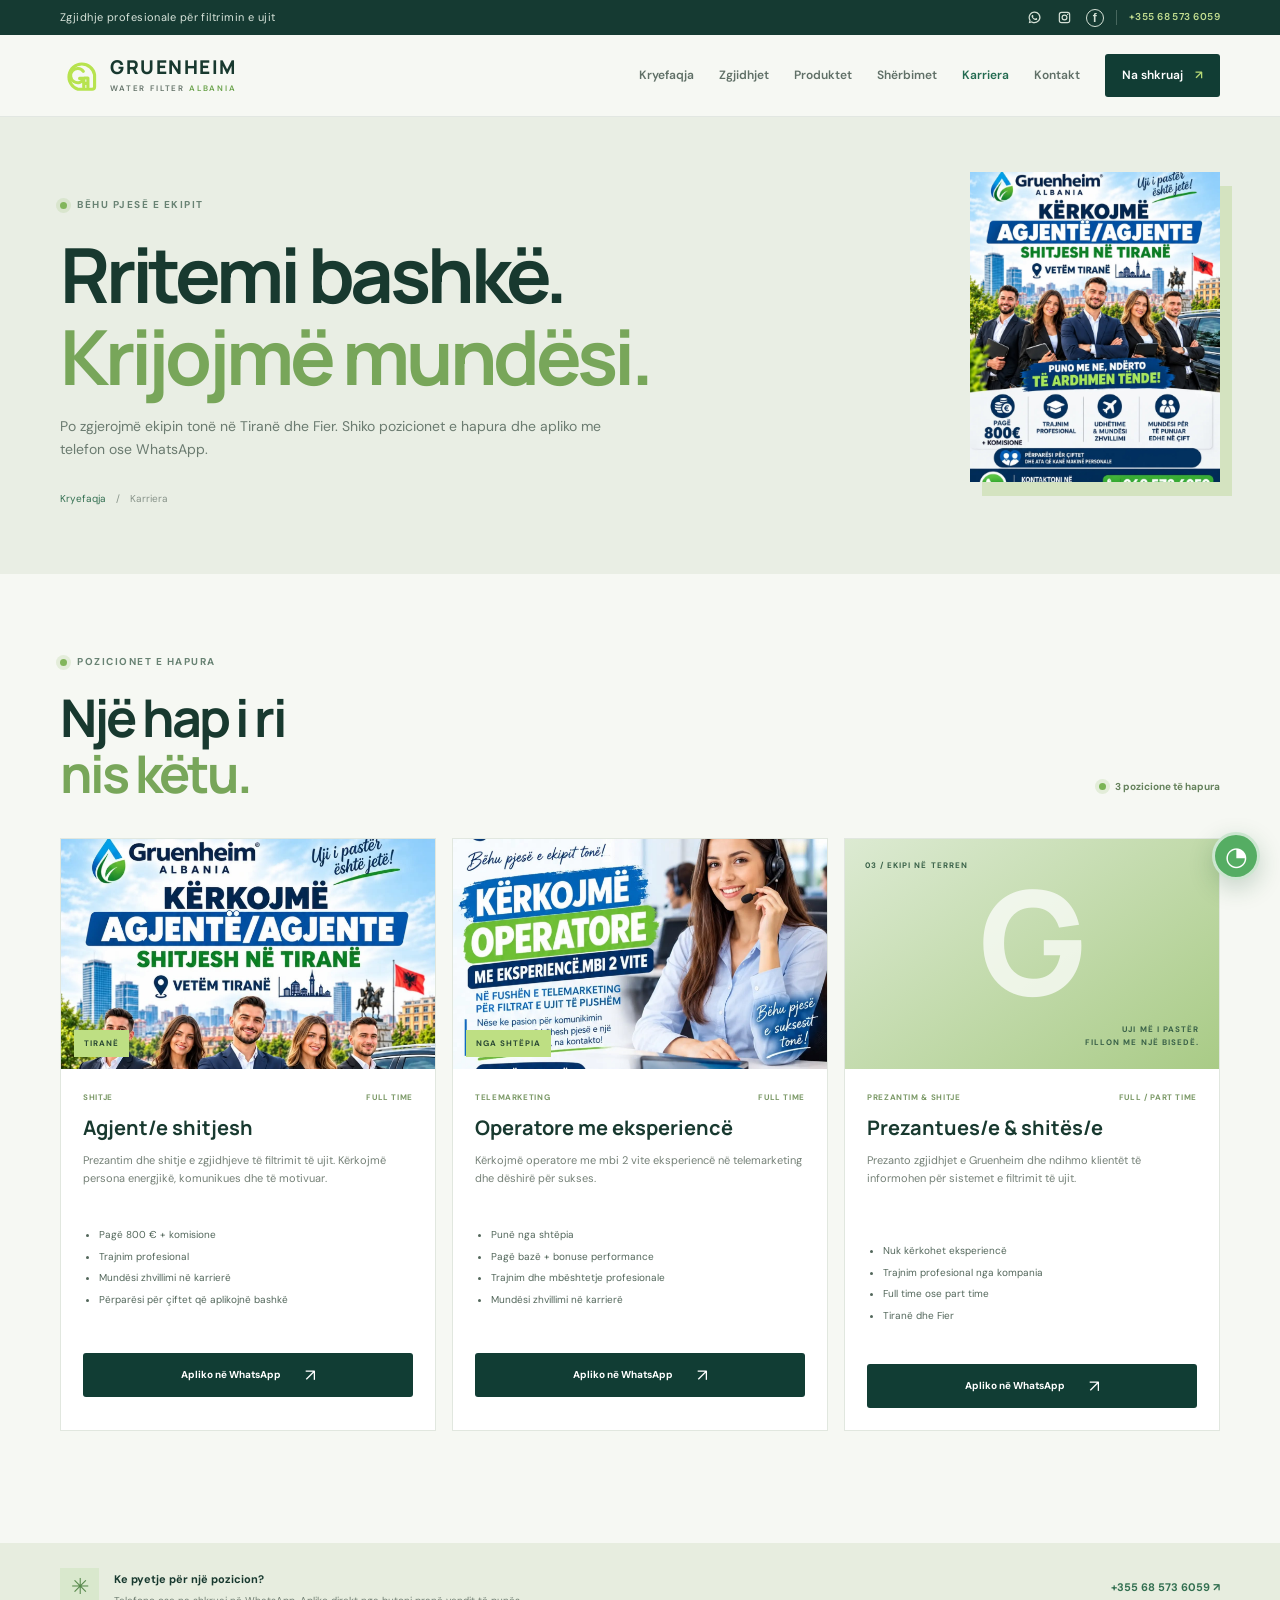
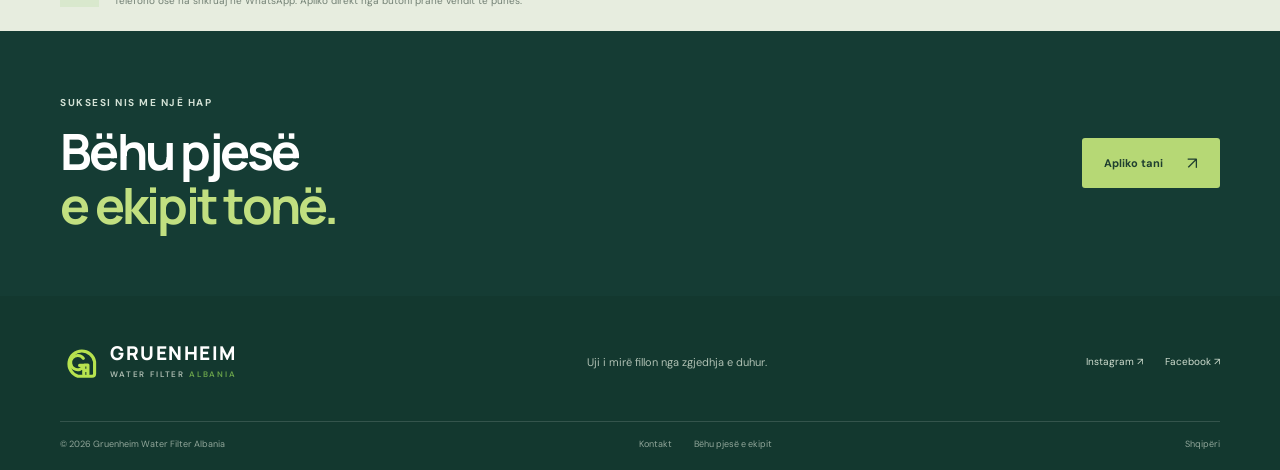
==== karriera.html @ c5ef0dbb "first commit" ====
<!doctype html><html lang="sq"><head><meta charset="utf-8"><meta name="viewport" content="width=device-width,initial-scale=1"><meta name="theme-color" content="#f6f8f3"><meta name="description" content="Bëhu pjesë e ekipit Gruenheim Albania. Shiko pozicionet e hapura dhe apliko me telefon ose WhatsApp."><title>Karriera | Gruenheim Albania</title><link rel="icon" href="assets/icon.svg" type="image/svg+xml"><link rel="preconnect" href="https://fonts.googleapis.com"><link rel="preconnect" href="https://fonts.gstatic.com" crossorigin><link href="https://fonts.googleapis.com/css2?family=DM+Sans:wght@400;500;600;700&family=Manrope:wght@400;500;600;700;800&display=swap" rel="stylesheet"><link rel="stylesheet" href="style.css"><script src="script.js" defer></script></head><body data-page="careers"><div id="site-header"></div><main>
<section class="page-hero jobs-hero"><div class="container page-hero-inner"><p class="eyebrow"><span class="eyebrow-dot"></span>Bëhu pjesë e ekipit</p><h1>Rritemi bashkë.<br><em>Krijojmë mundësi.</em></h1><p>Po zgjerojmë ekipin tonë në Tiranë dhe Fier. Shiko pozicionet e hapura dhe apliko me telefon ose WhatsApp.</p><div class="breadcrumb"><a href="index.html">Kryefaqja</a><span>/</span><span>Karriera</span></div></div><div class="jobs-hero-art"><img src="assets/pune-shitje.jpg" alt="Njoftim për pozicionet e shitjeve në Gruenheim Albania"></div></section>
<!-- Vendet vakante janë aktive. Kur të mos ketë vende pune, komento të gjithë seksionin #open-roles dhe hiq komentet nga #no-roles më poshtë. Kur të rikthehen pozicionet, bëje anasjelltas. -->
<section class="section jobs-section" id="open-roles"><div class="container"><div class="section-heading"><div><p class="eyebrow"><span class="eyebrow-dot"></span>Pozicionet e hapura</p><h2>Një hap i ri<br><em>nis këtu.</em></h2></div><span class="open-count"><i></i>3 pozicione të hapura</span></div><div class="jobs-grid">
<article class="job-card"><div class="job-card-image"><img src="assets/pune-shitje.jpg" alt="Agjentë dhe agjente shitjesh në Tiranë" loading="lazy"><span class="job-pill">TIRANË</span></div><div class="job-card-content"><div class="job-meta"><span>SHITJE</span><span>FULL TIME</span></div><h3>Agjent/e shitjesh</h3><p>Prezantim dhe shitje e zgjidhjeve të filtrimit të ujit. Kërkojmë persona energjikë, komunikues dhe të motivuar.</p><ul><li>Pagë 800 € + komisione</li><li>Trajnim profesional</li><li>Mundësi zhvillimi në karrierë</li><li>Përparësi për çiftet që aplikojnë bashkë</li></ul><a class="button dark job-apply" href="https://wa.me/355685736059?text=P%C3%ABrsh%C3%ABndetje%2C%20d%C3%ABshiroj%20t%C3%AB%20aplikoj%20p%C3%ABr%20pozicionin%20Agjent%2Fe%20Shitjesh." target="_blank" rel="noreferrer">Apliko në WhatsApp <span>↗</span></a></div></article>
<article class="job-card"><div class="job-card-image"><img src="assets/pune-telemarketing.jpg" alt="Operatore në telemarketing për filtrat e ujit" loading="lazy"><span class="job-pill">NGA SHTËPIA</span></div><div class="job-card-content"><div class="job-meta"><span>TELEMARKETING</span><span>FULL TIME</span></div><h3>Operatore me eksperiencë</h3><p>Kërkojmë operatore me mbi 2 vite eksperiencë në telemarketing dhe dëshirë për sukses.</p><ul><li>Punë nga shtëpia</li><li>Pagë bazë + bonuse performance</li><li>Trajnim dhe mbështetje profesionale</li><li>Mundësi zhvillimi në karrierë</li></ul><a class="button dark job-apply" href="https://wa.me/355685736059?text=P%C3%ABrsh%C3%ABndetje%2C%20d%C3%ABshiroj%20t%C3%AB%20aplikoj%20p%C3%ABr%20pozicionin%20Operatore%20Telemarketing." target="_blank" rel="noreferrer">Apliko në WhatsApp <span>↗</span></a></div></article>
<article class="job-card job-card-text"><div class="job-text-art"><span class="job-art-index">03 / EKIPI NË TERREN</span><div class="job-art-drop">G</div><span class="job-art-caption">UJI MË I PASTËR<br>FILLON ME NJË BISEDË.</span></div><div class="job-card-content"><div class="job-meta"><span>PREZANTIM & SHITJE</span><span>FULL / PART TIME</span></div><h3>Prezantues/e & shitës/e</h3><p>Prezanto zgjidhjet e Gruenheim dhe ndihmo klientët të informohen për sistemet e filtrimit të ujit.</p><ul><li>Nuk kërkohet eksperiencë</li><li>Trajnim profesional nga kompania</li><li>Full time ose part time</li><li>Tiranë dhe Fier</li></ul><a class="button dark job-apply" href="https://wa.me/355685736059?text=P%C3%ABrsh%C3%ABndetje%2C%20d%C3%ABshiroj%20t%C3%AB%20aplikoj%20p%C3%ABr%20pozicionin%20Prezantues%20dhe%20Shit%C3%ABs." target="_blank" rel="noreferrer">Apliko në WhatsApp <span>↗</span></a></div></article>
</div></div></section>
<!-- <section class="section no-jobs-section" id="no-roles"><div class="container no-jobs-card"><span class="no-jobs-icon">✳</span><p class="eyebrow">Karriera në Gruenheim</p><h2>Aktualisht nuk ka<br><em>vende të lira pune.</em></h2><p>Faleminderit për interesin! Na ndiq në rrjetet sociale ose kontrollo sërish më vonë për mundësi të reja.</p><a class="button dark" href="https://www.instagram.com/gruenheim_water_filter_albania/" target="_blank" rel="noreferrer">Na ndiq në Instagram <span>↗</span></a></div></section> -->
<section class="jobs-note"><div class="container jobs-note-inner"><span class="note-star">✳</span><div><b>Ke pyetje për një pozicion?</b><p>Telefono ose na shkruaj në WhatsApp. Apliko direkt nga butoni pranë vendit të punës.</p></div><a href="tel:+355685736059">+355 68 573 6059 <span>↗</span></a></div></section><section class="bottom-cta"><div class="container bottom-cta-inner"><div><p class="eyebrow light">Suksesi nis me një hap</p><h2>Bëhu pjesë<br><em>e ekipit tonë.</em></h2></div><a class="button lime" href="https://wa.me/355685736059" target="_blank" rel="noreferrer">Apliko tani <span>↗</span></a></div></section></main><div id="site-footer"></div><a class="whatsapp-float" href="https://wa.me/355685736059" target="_blank" rel="noreferrer" aria-label="Na kontakto në WhatsApp">◔</a></body></html>
---- style.css ----
:root{
  --ink:#18392f;
  --deep:#113d34;
  --blue:#2588a2;
  --lime:#b6d875;
  --leaf:#74aa53;
  --paper:#f6f8f3;
  --white:#fff;
  --muted:#6d7c73;
  --line:#dce5da;
  --gold:#efca76;
  --display:"Manrope",Arial,sans-serif;
  --body:"DM Sans",Arial,sans-serif}
*{
  box-sizing:border-box}
html{
  scroll-behavior:smooth}
body{
  margin:0;
  background:var(--paper);
  color:var(--ink);
  font:16px/1.65 var(--body);
  -webkit-font-smoothing:antialiased}
img,video{
  display:block;
  max-width:100%}
a{
  color:inherit;
  text-decoration:none}
button,input,select,textarea{
  font:inherit}
.container{
  width:min(1160px,calc(100% - 64px));
  margin-inline:auto}
.topline{
  background:#153a32;
  color:#d8e4db;
  font-size:11px;
  letter-spacing:.04em}
.topline-inner{
  height:35px;
  display:flex;
  justify-content:space-between;
  align-items:center}
.topline a{
  color:#eaf3e8}
.topline strong{
  color:#c4df91;
  font-weight:600}
.site-header{
  position:sticky;
  z-index:20;
  top:0;
  background:rgba(246,248,243,.94);
  backdrop-filter:blur(16px);
  border-bottom:1px solid rgba(24,57,47,.09)}
.nav-wrap{
  height:81px;
  display:flex;
  align-items:center;
  justify-content:space-between}
.brand{
  display:flex;
  gap:10px;
  align-items:center;
  min-width:207px}
.brand-mark{
  width:40px;
  height:43px}
.brand-copy{
  display:flex;
  flex-direction:column;
  line-height:1.1}
.brand-copy b{
  font:800 19px/1 var(--display);
  letter-spacing:.08em}
.brand-copy small{
  font:600 8px/1.5 var(--body);
  letter-spacing:.23em;
  color:#65746a;
  margin-top:5px}
.brand-copy i{
  font-style:normal;
  color:#6aa34b}
.main-nav{
  display:flex;
  align-items:center;
  gap:25px;
  font-size:12px;
  font-weight:600;
  color:#607067}
.main-nav>a:not(.nav-cta){
  transition:color .2s}
.main-nav>a:hover,.main-nav>a.active{
  color:#236b50}
.nav-cta{
  background:var(--deep);
  color:white;
  padding:12px 17px;
  border-radius:3px}
.nav-cta span{
  color:var(--lime);
  padding-left:9px}
.menu-toggle{
  display:none}
.section{
  padding:112px 0}
.eyebrow{
  display:flex;
  align-items:center;
  gap:10px;
  margin:0 0 19px;
  color:#688273;
  font-size:10px;
  font-weight:700;
  letter-spacing:.15em;
  text-transform:uppercase}
.eyebrow-dot{
  width:7px;
  height:7px;
  border-radius:50%;
  background:#82b65b;
  box-shadow:0 0 0 4px rgba(130,182,91,.16)}
.eyebrow.light{
  color:#d3e2d6}
.eyebrow.light .eyebrow-dot{
  background:#bee17e;
  box-shadow:0 0 0 4px rgba(190,225,126,.16)}
h1,h2,h3,p{
  margin-top:0}
h1,h2{
  font-family:var(--display);
  letter-spacing:-.055em;
  line-height:1.08}
h1 em,h2 em{
  color:#78a65a;
  font-style:normal}
.button{
  display:inline-flex;
  min-height:50px;
  align-items:center;
  justify-content:center;
  gap:24px;
  padding:0 21px;
  border:1px solid transparent;
  border-radius:3px;
  font-size:11px;
  font-weight:700;
  transition:transform .2s,background .2s,color .2s}
.button:hover{
  transform:translateY(-2px)}
.button span{
  font-size:17px;
  font-weight:400}
.button.lime{
  background:var(--lime);
  color:#203f30}
.button.lime:hover{
  background:#c5e687}
.button.dark{
  background:var(--deep);
  color:#fff}
.button.dark:hover{
  background:#23594a}
.button.outline-light{
  color:#fff;
  border-color:rgba(255,255,255,.45)}
.button.outline-light:hover{
  background:#fff;
  color:var(--deep)}
.button.line{
  border-color:#c6d2c7;
  color:var(--deep)}
.button.line:hover{
  background:#eaf0e5}
.text-link{
  display:inline-flex;
  align-items:center;
  gap:17px;
  color:#27684f;
  font-size:12px;
  font-weight:700}
.text-link span{
  color:#83a94d;
  font-size:17px}
.hero{
  position:relative;
  min-height:660px;
  height:min(780px,calc(100svh - 116px));
  display:flex;
  align-items:center;
  overflow:hidden;
  background:#112e33;
  color:#fff}
.hero-video,.hero-shade{
  position:absolute;
  inset:0;
  width:100%;
  height:100%;
  object-fit:cover}
.hero-video{
  opacity:.78}
.hero-shade{
  background:linear-gradient(90deg,rgba(9,34,34,.91) 0%,rgba(11,40,42,.77) 42%,rgba(17,57,59,.28) 100%),linear-gradient(0deg,rgba(11,39,40,.18),rgba(11,39,40,.14))}
.hero-watermark{
  position:absolute;
  right:9%;
  top:-12%;
  font:800 660px/.95 var(--display);
  color:rgba(207,235,191,.06);
  pointer-events:none}
.hero-content{
  position:relative;
  z-index:2;
  padding-block:70px}
.hero h1{
  font-size:clamp(50px,7.3vw,92px);
  max-width:860px;
  margin:0 0 24px}
.hero h1 em{
  color:#c2e282}
.hero-lead{
  max-width:520px;
  margin-bottom:32px;
  color:rgba(242,248,242,.8);
  font-size:16px}
.hero-actions{
  display:flex;
  gap:12px;
  flex-wrap:wrap}
.hero-note{
  display:flex;
  align-items:center;
  gap:10px;
  margin-top:48px;
  color:rgba(255,255,255,.66);
  font-size:11px}
.hero-note span{
  width:28px;
  height:1px;
  background:#bddb79}
.hero-side-label{
  position:absolute;
  right:30px;
  bottom:38px;
  display:flex;
  gap:25px;
  color:rgba(255,255,255,.65);
  font-size:9px;
  letter-spacing:.17em;
  writing-mode:vertical-rl}
.scroll-cue{
  position:absolute;
  bottom:31px;
  left:50%;
  width:22px;
  height:38px;
  border:1px solid rgba(255,255,255,.45);
  border-radius:18px}
.scroll-cue span{
  position:absolute;
  width:2px;
  height:7px;
  left:9px;
  top:7px;
  background:#c0df83;
  animation:scroll 1.5s infinite}
@keyframes scroll{
  to{
  transform:translateY(13px);
  opacity:0}
}
.trust-strip{
  background:#e9eee4;
  border-bottom:1px solid #dce5da}
.trust-grid{
  display:grid;
  grid-template-columns:repeat(4,1fr);
  padding:24px 0}
.trust-grid>div{
  display:flex;
  align-items:center;
  gap:13px;
  padding:0 18px;
  border-right:1px solid #d4ddd3}
.trust-grid>div:first-child{
  padding-left:0}
.trust-grid>div:last-child{
  border:0}
.trust-icon{
  font-size:22px;
  color:#65964e}
.trust-grid b,.trust-grid small{
  display:block}
.trust-grid b{
  font-size:11px}
.trust-grid small{
  font-size:10px;
  color:#77857a}
.intro{
  padding-top:115px}
.intro-heading,.section-heading{
  display:grid;
  grid-template-columns:1fr .63fr;
  gap:70px;
  align-items:end;
  margin-bottom:40px}
.intro h2,.section-heading h2,.story h2,.home-cta h2{
  font-size:clamp(34px,4.3vw,52px);
  margin-bottom:0}
.intro-heading>div:nth-child(2)>p,.story-copy>p:not(.eyebrow),.home-cta>div>div>p:not(.eyebrow){
  font-size:14px;
  color:#758177;
  margin-bottom:18px}
.solution-grid{
  display:grid;
  grid-template-columns:1.4fr 1fr 1fr;
  gap:15px}
.solution-card{
  position:relative;
  height:366px;
  overflow:hidden;
  background:#1d4240}
.solution-card img{
  width:100%;
  height:100%;
  object-fit:cover;
  transition:transform .6s}
.solution-card:hover img{
  transform:scale(1.045)}
.card-shade{
  position:absolute;
  inset:0;
  background:linear-gradient(0deg,rgba(8,29,29,.82),transparent 72%)}
.solution-meta{
  position:absolute;
  left:22px;
  right:20px;
  bottom:20px;
  color:white;
  display:flex;
  flex-direction:column}
.solution-meta small{
  font-size:9px;
  letter-spacing:.15em;
  color:#d9e3dd}
.solution-meta b{
  font:700 19px var(--display)}
.solution-meta i{
  position:absolute;
  right:0;
  bottom:0;
  font-size:20px;
  font-style:normal;
  color:#c6e383}
.intro-bottom{
  display:flex;
  justify-content:space-between;
  align-items:center;
  margin-top:24px}
.intro-bottom>span{
  color:#849084;
  font-size:11px}
.story{
  background:#eef1e9}
.story-grid{
  display:grid;
  grid-template-columns:1fr 1fr;
  gap:90px;
  align-items:center}
.story-image{
  position:relative;
  height:440px}
.story-image>img{
  height:100%;
  width:100%;
  object-fit:cover}
.image-caption{
  position:absolute;
  bottom:18px;
  left:18px;
  right:18px;
  background:rgba(247,249,244,.95);
  padding:15px;
  display:flex;
  gap:12px;
  align-items:center}
.caption-mark{
  display:grid;
  place-items:center;
  width:38px;
  height:38px;
  background:#183f35;
  color:#bfe17f;
  font:800 20px var(--display)}
.image-caption b,.image-caption small{
  display:block}
.image-caption b{
  font-size:11px}
.image-caption small{
  font-size:10px;
  color:#78857b}
.story-copy h2{
  margin-bottom:20px}
.story-copy>p:not(.eyebrow){
  max-width:510px}
.check-list{
  padding:0;
  margin:23px 0 27px;
  list-style:none}
.check-list li{
  display:flex;
  gap:12px;
  align-items:flex-start;
  margin:12px 0;
  color:#52655a;
  font-size:12px}
.check-list li span{
  display:grid;
  place-items:center;
  width:18px;
  height:18px;
  flex:none;
  background:#e0ebd5;
  border-radius:50%;
  color:#538148;
  font-size:10px}
.gift-band{
  position:relative;
  background:#153d35;
  color:white;
  overflow:hidden;
  padding:88px 0}
.gift-glow{
  position:absolute;
  width:500px;
  height:500px;
  right:7%;
  top:-70%;
  border-radius:50%;
  background:radial-gradient(circle,rgba(131,182,91,.18),transparent 68%)}
.gift-content{
  position:relative;
  display:grid;
  grid-template-columns:1fr 1.4fr .7fr;
  gap:45px;
  align-items:center}
.gift-badge{
  align-self:start;
  margin-top:7px;
  padding:11px 14px;
  border:1px solid rgba(255,255,255,.23);
  color:#dbe6db;
  font-size:9px;
  letter-spacing:.15em}
.gift-badge span{
  padding-left:16px;
  color:#c3e37d}
.gift-content h2{
  font-size:clamp(34px,4.2vw,50px);
  margin-bottom:18px}
.gift-content h2 em{
  color:#c6e283}
.gift-content>div:nth-child(2)>p:not(.eyebrow){
  max-width:550px;
  color:rgba(255,255,255,.69);
  font-size:13px;
  margin-bottom:24px}
.gift-teaser{
  position:relative;
  justify-self:center;
  width:150px;
  height:150px;
  display:flex;
  align-items:center;
  justify-content:center;
  flex-direction:column}
.gift-teaser-box{
  position:absolute;
  left:28px;
  top:50px;
  width:94px;
  height:79px;
  background:#badb77;
  display:grid;
  place-items:center;
  color:#4a7442;
  font:800 40px var(--display);
  box-shadow:0 14px 24px #0e3029}
.gift-teaser-lid{
  position:absolute;
  z-index:2;
  top:42px;
  left:21px;
  width:108px;
  height:18px;
  background:#e8ce7d;
  transition:transform .4s;
  transform-origin:90% 100%}
.gift-teaser-ribbon{
  position:absolute;
  z-index:3;
  top:48px;
  left:67px;
  width:17px;
  height:81px;
  background:#eddfa8}
.gift-teaser-ribbon:before,.gift-teaser-ribbon:after{
  content:"";
  position:absolute;
  top:-12px;
  width:19px;
  height:14px;
  border:5px solid #eddfa8;
  border-radius:90% 90% 0 90%}
.gift-teaser-ribbon:before{
  left:-15px;
  transform:rotate(25deg)}
.gift-teaser-ribbon:after{
  left:8px;
  transform:rotate(65deg)}
.gift-teaser>span{
  position:absolute;
  bottom:0;
  color:#c6e283;
  font-size:9px;
  letter-spacing:.18em}
.gift-teaser:hover .gift-teaser-lid{
  transform:translateY(-18px) rotate(-18deg)}
.gift-teaser-spark{
  position:absolute;
  top:4px;
  right:8px;
  color:#d0e890;
  font-size:25px;
  animation:twinkle 2.6s infinite}
@keyframes twinkle{
  50%{
  transform:scale(.75) rotate(25deg);
  opacity:.5}
}
.services-preview{
  padding-block:112px}
.section-heading{
  grid-template-columns:1fr auto;
  margin-bottom:36px}
.section-heading>.text-link{
  margin-bottom:7px}
.service-grid{
  display:grid;
  grid-template-columns:repeat(3,1fr);
  gap:15px}
.service-tile{
  position:relative;
  min-height:243px;
  padding:27px;
  background:#edf1e9;
  border:1px solid #dce4d8}
.tile-number{
  position:absolute;
  top:26px;
  right:26px;
  color:#a4b0a3;
  font-size:10px}
.tile-icon{
  display:grid;
  place-items:center;
  width:43px;
  height:43px;
  background:#dce9cf;
  color:#54804a;
  font-size:22px;
  margin-bottom:28px}
.service-tile h3{
  font:700 17px var(--display);
  margin-bottom:9px}
.service-tile p{
  max-width:260px;
  font-size:12px;
  color:#728076}
.service-tile>a{
  position:absolute;
  right:25px;
  bottom:22px;
  color:#508150;
  font-size:20px}
.quote-section{
  background:#e2eadc;
  padding:74px 0;
  text-align:center}
.quote-inner>span{
  font:800 58px/.7 Georgia;
  color:#83aa60}
.quote-inner p{
  font:700 clamp(25px,4vw,42px)/1.24 var(--display);
  letter-spacing:-.045em;
  margin:18px auto}
.quote-inner em{
  font-style:normal;
  color:#6d9b4d}
.quote-inner>i{
  display:block;
  width:48px;
  height:1px;
  background:#86a971;
  margin:23px auto}
.quote-inner small{
  color:#748076;
  font-size:9px;
  letter-spacing:.2em}
.home-cta{
  padding:90px 0;
  background:#f6f8f3}
.home-cta-inner{
  position:relative;
  display:grid;
  grid-template-columns:1fr auto;
  gap:60px;
  align-items:center}
.home-cta h2{
  margin-bottom:14px}
.home-cta>div>div>p:not(.eyebrow){
  max-width:430px}
.cta-actions{
  display:flex;
  flex-direction:column;
  gap:10px;
  min-width:260px}
.cta-drop{
  position:absolute;
  right:45%;
  top:15%;
  font-size:100px;
  color:rgba(129,171,90,.09);
  transform:rotate(45deg)}
.site-footer{
  background:#13382f;
  color:#e7ede6;
  padding:45px 0 18px}
.footer-main{
  display:flex;
  align-items:center;
  justify-content:space-between;
  padding-bottom:37px}
.brand-footer .brand-copy b{
  color:#fff}
.brand-footer .brand-copy small{
  color:#acbbb0}
.footer-main>p{
  font-size:11px;
  color:#afc0b3;
  margin:0}
.footer-social{
  display:flex;
  gap:22px;
  font-size:10px;
  color:#cfddcf}
.footer-bottom{
  display:flex;
  justify-content:space-between;
  border-top:1px solid rgba(255,255,255,.14);
  padding-top:15px;
  color:#91a69a;
  font-size:9px}
.footer-bottom div{
  display:flex;
  gap:22px}
.whatsapp-float{
  position:fixed;
  right:20px;
  bottom:20px;
  z-index:15;
  width:48px;
  height:48px;
  display:grid;
  place-items:center;
  border-radius:50%;
  background:#55ad63;
  color:white;
  font-size:26px;
  box-shadow:0 8px 25px rgba(25,80,47,.22);
  border:3px solid rgba(255,255,255,.7)}
.whatsapp-float:hover{
  transform:translateY(-3px)}

.page-hero{
  position:relative;
  overflow:hidden;
  min-height:390px;
  padding:80px 0 67px;
  background:#e9eee4}
.page-hero-inner{
  position:relative;
  z-index:1}
.page-hero h1{
  font-size:clamp(44px,6.6vw,76px);
  margin-bottom:18px}
.page-hero-inner>p:not(.eyebrow):not(.breadcrumb){
  max-width:560px;
  color:#6b7b70;
  font-size:14px}
.breadcrumb{
  display:flex;
  gap:10px;
  margin-top:30px;
  font-size:10px;
  color:#88948a}
.breadcrumb a{
  color:#347052}
.page-orb{
  position:absolute;
  right:10%;
  top:-65%;
  width:440px;
  height:440px;
  border-radius:50%;
  background:radial-gradient(circle at 34% 34%,rgba(59,151,167,.33),rgba(59,151,167,.04) 62%,transparent 70%)}
.page-orb-green{
  background:radial-gradient(circle at 34% 34%,rgba(134,180,88,.36),rgba(134,180,88,.04) 62%,transparent 70%)}
.solutions-detail{
  padding-top:80px}
.solution-detail{
  display:grid;
  grid-template-columns:1.03fr .83fr;
  gap:90px;
  align-items:center;
  padding-bottom:90px;
  margin-bottom:90px;
  border-bottom:1px solid var(--line);
  scroll-margin-top:120px}
.solution-detail-reverse{
  grid-template-columns:.83fr 1.03fr}
.solution-detail-reverse .detail-image{
  order:2}
.solution-detail-reverse .detail-copy{
  order:1}
.detail-image{
  position:relative;
  height:450px;
  background:#e3e9e1}
.detail-image img{
  width:100%;
  height:100%;
  object-fit:cover}
.image-index{
  position:absolute;
  bottom:0;
  left:0;
  background:var(--lime);
  padding:14px 18px;
  font:800 17px var(--display);
  color:#34523a}
.detail-copy h2{
  font-size:clamp(42px,5.1vw,60px);
  margin-bottom:17px}
.detail-copy>p:not(.eyebrow){
  max-width:490px;
  color:#718076;
  font-size:13px}
.product-note{
  display:flex;
  align-items:center;
  gap:20px;
  padding:25px;
  background:#e9eee4;
  margin-top:0}
.note-star{
  display:grid;
  place-items:center;
  width:45px;
  height:45px;
  background:#d9e8cd;
  color:#58894d;
  font-size:22px;
  flex:none}
.product-note b{
  font-size:13px}
.product-note p{
  font-size:11px;
  color:#728075;
  margin:4px 0 0}
.product-note .button{
  margin-left:auto;
  white-space:nowrap}
.accessory-section{
  background:#eef1e9}
.heading-aside{
  max-width:350px;
  color:#778379;
  font-size:13px}
.accessory-grid{
  display:grid;
  grid-template-columns:repeat(3,1fr);
  gap:16px}
.accessory-card{
  background:var(--paper)}
.accessory-card>img{
  width:100%;
  height:210px;
  object-fit:cover}
.accessory-card>div{
  padding:22px}
.accessory-card small{
  font-size:9px;
  letter-spacing:.13em;
  color:#7b9b66}
.accessory-card h3{
  font:700 18px var(--display);
  margin:7px 0}
.accessory-card p{
  color:#748076;
  font-size:11px;
  min-height:56px}
.accessory-card .text-link{
  font-size:10px}
.bottom-cta{
  background:#153c34;
  padding:64px 0;
  color:white}
.bottom-cta-inner{
  display:flex;
  align-items:center;
  justify-content:space-between}
.bottom-cta h2{
  font-size:clamp(34px,4.5vw,50px);
  margin:0}
.bottom-cta h2 em{
  color:#c1df80}
.bottom-cta .eyebrow{
  margin-bottom:12px}
.services-detail{
  padding-top:80px}
.service-feature{
  display:grid;
  grid-template-columns:1.08fr .8fr;
  gap:75px;
  align-items:center}
.service-photo{
  position:relative;
  height:400px}
.service-photo img{
  width:100%;
  height:100%;
  object-fit:cover}
.photo-tag{
  position:absolute;
  left:0;
  bottom:0;
  background:var(--lime);
  padding:12px 15px;
  font-size:9px;
  letter-spacing:.12em;
  font-weight:700}
.service-intro h2,.maintenance-copy h2,.faq-grid h2{
  font-size:clamp(34px,4.5vw,50px);
  margin-bottom:18px}
.service-intro>p:not(.eyebrow),.maintenance-copy>p:not(.eyebrow){
  font-size:13px;
  color:#758278;
  margin-bottom:24px}
.service-list{
  margin-top:70px}
.service-row{
  display:grid;
  grid-template-columns:60px 1fr 40px;
  gap:20px;
  align-items:center;
  padding:25px 0;
  border-top:1px solid var(--line);
  scroll-margin-top:115px}
.service-row:last-child{
  border-bottom:1px solid var(--line)}
.service-count{
  color:#83a36b;
  font:700 11px var(--display)}
.service-row h3{
  font:700 18px var(--display);
  margin:0 0 4px}
.service-row p{
  max-width:690px;
  margin:0;
  color:#778379;
  font-size:12px}
.service-row>a{
  display:grid;
  place-items:center;
  width:36px;
  height:36px;
  border:1px solid #cbd7cb;
  color:#47784e;
  font-size:19px}
.maintenance-note{
  background:#ebefe7}
.maintenance-inner{
  display:grid;
  grid-template-columns:1fr .83fr;
  gap:90px;
  align-items:center}
.maintenance-image{
  height:360px;
  position:relative}
.maintenance-image img{
  height:100%;
  width:100%;
  object-fit:cover}
.before-label{
  position:absolute;
  left:0;
  bottom:0;
  padding:12px 15px;
  background:#fff;
  font-size:9px;
  letter-spacing:.12em;
  font-weight:700}
.maintenance-copy>p:not(.eyebrow){
  max-width:430px}
.mini-benefits{
  display:grid;
  gap:10px;
  margin:23px 0}
.mini-benefits span{
  font-size:11px;
  color:#52685a}
.mini-benefits b{
  color:#65954d;
  margin-right:8px}
.offer-hero{
  background:#e8eee2}
.giveaway-section{
  padding-block:82px}
.giveaway-grid{
  display:grid;
  grid-template-columns:1fr .78fr;
  gap:90px;
  align-items:center}
.giveaway-copy h2{
  font-size:clamp(38px,5vw,57px)}
.large-copy{
  max-width:490px;
  color:#718077;
  font-size:14px}
.gift-perks{
  display:grid;
  gap:20px;
  margin-top:35px}
.gift-perks>div{
  display:grid;
  grid-template-columns:34px 1fr;
  column-gap:12px}
.gift-perks>div>span{
  grid-row:span 2;
  display:grid;
  place-items:center;
  width:30px;
  height:30px;
  border-radius:50%;
  background:#e4edd8;
  color:#61884d;
  font-size:10px}
.gift-perks b{
  font-size:12px}
.gift-perks small{
  color:#7b887d;
  font-size:11px}
.disclaimer{
  display:flex;
  gap:10px;
  align-items:flex-start;
  margin-top:26px;
  padding:12px;
  background:#eef1e9;
  color:#707d72}
.disclaimer>span{
  display:grid;
  place-items:center;
  border:1px solid #aabb9e;
  width:17px;
  height:17px;
  border-radius:50%;
  font-size:10px;
  flex:none}
.disclaimer p{
  font-size:10px;
  margin:0}
.gift-apply-card{
  position:relative;
  overflow:hidden;
  padding:26px;
  background:#f1f3ec;
  border:1px solid #dce4d8;
  text-align:center;
  box-shadow:12px 16px 0 #e5eade}
.apply-top{
  display:flex;
  justify-content:space-between;
  align-items:center;
  color:#849184}
.apply-top small,.apply-foot{
  font-size:8px;
  letter-spacing:.15em}
.apply-icon{
  color:#81a65c;
  font-size:18px}
.apply-gift-scene{
  height:200px;
  position:relative;
  display:grid;
  place-items:center;
  overflow:hidden}
.gift-large{
  position:relative;
  z-index:2;
  width:145px;
  height:150px;
  transition:transform .5s}
.gift-large-box{
  position:absolute;
  left:15px;
  right:15px;
  bottom:10px;
  height:93px;
  display:grid;
  place-items:center;
  background:#1d5947;
  color:#c4e381;
  box-shadow:0 18px 25px #d0d9ca}
.gift-large-box span{
  font:800 42px var(--display)}
.gift-large-ribbon{
  position:absolute;
  z-index:3;
  left:62px;
  bottom:10px;
  height:93px;
  width:22px;
  background:#c1de80}
.gift-large-knot:before,.gift-large-knot:after{
  content:"";
  position:absolute;
  z-index:4;
  top:39px;
  width:33px;
  height:23px;
  border:9px solid #d8bc69;
  border-radius:90% 90% 0 90%}
.gift-large-knot:before{
  left:30px;
  transform:rotate(18deg)}
.gift-large-knot:after{
  left:79px;
  transform:rotate(74deg)}
.gift-large-lid{
  position:absolute;
  z-index:5;
  top:48px;
  left:7px;
  width:131px;
  height:17px;
  background:#ddc46e;
  transition:transform .5s;
  transform-origin:right center}
.gift-orbit{
  position:absolute;
  width:178px;
  height:178px;
  border:1px solid #d7e3d1;
  border-radius:50%}
.orbit-two{
  width:204px;
  height:204px;
  border-style:dashed;
  opacity:.55}
.gift-apply-card.open .gift-large-lid{
  transform:translateY(-35px) rotate(-24deg)}
.gift-apply-card.open .gift-large{
  transform:translateY(-8px) scale(1.05)}
.gift-apply-card h3{
  font:700 20px var(--display);
  margin:4px 0}
.gift-apply-card>p{
  color:#7b877c;
  font-size:11px;
  margin-bottom:17px}
.gift-apply-card>.button{
  width:100%}
.apply-foot{
  display:flex;
  justify-content:space-between;
  border-top:1px solid #d9e1d6;
  margin-top:20px;
  padding-top:12px;
  color:#849185}
.form-section{
  background:#edf1e9;
  scroll-margin-top:90px}
.form-section[hidden]{
  display:none}
.form-layout{
  display:grid;
  grid-template-columns:.65fr 1fr;
  gap:85px;
  align-items:start}
.form-heading{
  position:sticky;
  top:115px}
.form-heading h2{
  font-size:clamp(36px,4.2vw,50px)}
.form-heading>p:not(.eyebrow){
  font-size:12px;
  color:#718076}
.form-privacy{
  margin-top:25px;
  padding:17px;
  background:#e1e9dc}
.form-privacy b{
  font-size:11px}
.form-privacy p{
  font-size:10px;
  color:#718076;
  margin:5px 0 0}
.form-back{
  display:inline-block;
  margin-top:18px;
  font-size:11px;
  color:#43805a}
.lead-form{
  background:#f9faf6;
  padding:30px}
.lead-form fieldset{
  border:0;
  border-bottom:1px solid #e0e7dc;
  padding:0 0 24px;
  margin:0 0 24px}
.lead-form legend{
  width:100%;
  padding:0 0 17px;
  font:700 17px var(--display)}
.lead-form legend span{
  color:#91aa79;
  font-size:10px;
  margin-right:10px}
.form-grid{
  display:grid;
  grid-template-columns:1fr 1fr;
  gap:14px}
.field{
  display:flex;
  flex-direction:column;
  gap:6px;
  color:#53675b;
  font-size:10px;
  font-weight:700}
.field i,.consent i{
  font-style:normal;
  color:#c57451}
.field-wide{
  grid-column:1/-1}
.field input,.field select,.field textarea{
  width:100%;
  border:1px solid #dce4da;
  background:white;
  border-radius:0;
  padding:11px 12px;
  color:#31483a;
  font:400 12px var(--body);
  outline:0}
.field input:focus,.field select:focus,.field textarea:focus{
  border-color:#80a96b;
  box-shadow:0 0 0 3px rgba(128,169,107,.13)}
.field input::placeholder,.field textarea::placeholder{
  color:#a3ada3}
.checks{
  display:flex;
  flex-wrap:wrap;
  gap:7px}
.checks label{
  position:relative}
.checks input{
  position:absolute;
  opacity:0}
.checks span{
  display:block;
  border:1px solid #dce4da;
  padding:7px 9px;
  color:#6b796e;
  background:#fff;
  font-size:10px;
  font-weight:500;
  cursor:pointer}
.checks input:checked+span{
  border-color:#86a970;
  background:#eef4e8;
  color:#315c3e}
.consent{
  display:flex;
  align-items:flex-start;
  gap:10px;
  margin:17px 0;
  color:#68776c;
  font-size:10px}
.consent input{
  margin-top:3px;
  accent-color:#66924d}
.submit-button{
  width:100%;
  margin-top:5px}
.form-hint{
  text-align:center;
  margin:12px 0 0;
  color:#88948a;
  font-size:9px}
.form-hint a{
  color:#326f50}
.jobs-hero{
  min-height:420px}
.jobs-hero .page-hero-inner{
  max-width:1160px}
.jobs-hero-art{
  position:absolute;
  right:max(calc((100% - 1160px)/2),32px);
  top:55px;
  width:250px;
  height:310px;
  overflow:hidden;
  box-shadow:12px 14px 0 rgba(179,210,137,.4)}
.jobs-hero-art img{
  width:100%;
  height:100%;
  object-fit:cover;
  object-position:top}
.jobs-section{
  padding-top:80px}
.open-count{
  align-self:end;
  display:flex;
  align-items:center;
  gap:9px;
  margin-bottom:7px;
  color:#65825c;
  font-size:10px;
  font-weight:700}
.open-count i{
  width:7px;
  height:7px;
  border-radius:50%;
  background:#7ab455;
  box-shadow:0 0 0 4px rgba(122,180,85,.16)}
.jobs-grid{
  display:grid;
  grid-template-columns:repeat(3,1fr);
  gap:16px}
.job-card{
  background:#fff;
  border:1px solid #e1e7df}
.job-card-image{
  height:230px;
  position:relative;
  overflow:hidden}
.job-card-image img{
  width:100%;
  height:100%;
  object-fit:cover;
  object-position:top}
.job-pill{
  position:absolute;
  left:13px;
  bottom:12px;
  background:#bedf83;
  color:#294834;
  padding:7px 10px;
  font-size:8px;
  letter-spacing:.12em;
  font-weight:700}
.job-card-content{
  padding:22px}
.job-meta{
  display:flex;
  justify-content:space-between;
  color:#7a9866;
  font-size:8px;
  font-weight:700;
  letter-spacing:.08em}
.job-card h3{
  font:700 20px var(--display);
  margin:10px 0}
.job-card-content>p{
  min-height:61px;
  color:#758177;
  font-size:11px}
.job-card ul{
  padding:0 0 0 16px;
  min-height:111px;
  margin:15px 0;
  color:#53675b;
  font-size:10px}
.job-card li{
  margin:5px 0}
.job-apply{
  width:100%;
  min-height:44px;
  font-size:10px}
.job-card-text{
  display:flex;
  flex-direction:column}
.job-text-art{
  position:relative;
  height:230px;
  display:flex;
  flex-direction:column;
  justify-content:space-between;
  padding:20px;
  overflow:hidden;
  background:linear-gradient(145deg,#dcead2,#a9cb86)}
.job-art-index,.job-art-caption{
  z-index:1;
  color:#396148;
  font-size:8px;
  letter-spacing:.13em;
  font-weight:700}
.job-art-caption{
  align-self:flex-end;
  text-align:right}
.job-art-drop{
  position:absolute;
  left:50%;
  top:44%;
  transform:translate(-50%,-50%);
  font:800 144px/.9 var(--display);
  color:rgba(255,255,255,.72)}
.job-card-text .job-card-content{
  flex:1;
  display:flex;
  flex-direction:column}
.job-card-text .job-apply{
  margin-top:auto}
.no-jobs-section{
  background:#eef1e9;
  text-align:center}
.no-jobs-card{
  max-width:600px;
  padding:55px 35px;
  background:#fff;
  margin:auto}
.no-jobs-icon{
  font-size:35px;
  color:#79a65a}
.no-jobs-card .eyebrow{
  justify-content:center;
  margin-top:15px}
.no-jobs-card h2{
  font-size:40px}
.no-jobs-card>p:not(.eyebrow){
  max-width:400px;
  margin:0 auto 22px;
  color:#7b877c;
  font-size:12px}
.jobs-note{
  background:#e7eddf;
  padding:22px 0}
.jobs-note-inner{
  display:flex;
  gap:15px;
  align-items:center}
.jobs-note-inner .note-star{
  width:39px;
  height:39px}
.jobs-note-inner b{
  font-size:11px}
.jobs-note-inner p{
  margin:1px 0 0;
  font-size:10px;
  color:#728074}
.jobs-note-inner>a{
  margin-left:auto;
  white-space:nowrap;
  font-size:11px;
  color:#326f50;
  font-weight:700}
.contact-section{
  padding-block:80px}
.contact-grid{
  display:grid;
  grid-template-columns:1fr .78fr;
  gap:65px;
  align-items:stretch}
.contact-card{
  padding:15px 0}
.contact-card h2{
  font-size:clamp(34px,4.3vw,49px)}
.contact-intro{
  max-width:450px;
  color:#738076;
  font-size:12px;
  margin-bottom:30px}
.contact-method{
  display:flex;
  align-items:center;
  gap:14px;
  padding:15px 0;
  border-top:1px solid var(--line)}
.method-icon{
  display:grid;
  place-items:center;
  width:37px;
  height:37px;
  background:#e1ead9;
  color:#51804c;
  font-size:17px}
.contact-method>span:nth-child(2){
  display:flex;
  flex-direction:column}
.contact-method small{
  font-size:8px;
  letter-spacing:.12em;
  color:#8a9889}
.contact-method b{
  font-size:12px}
.method-arrow{
  margin-left:auto;
  color:#588453}
.service-area{
  display:flex;
  gap:12px;
  align-items:center;
  margin-top:18px;
  padding:13px;
  background:#eaf0e4}
.area-pin{
  font-size:22px;
  color:#6e9c52}
.service-area b,.service-area small{
  display:block}
.service-area b{
  font-size:11px}
.service-area small{
  font-size:10px;
  color:#7b887c}
.contact-image{
  position:relative;
  min-height:480px}
.contact-image>img{
  width:100%;
  height:100%;
  position:absolute;
  inset:0;
  object-fit:cover}
.contact-image-note{
  position:absolute;
  left:-28px;
  bottom:23px;
  display:flex;
  gap:14px;
  align-items:center;
  background:#f8faf5;
  padding:14px 20px;
  box-shadow:0 8px 24px rgba(25,50,34,.1)}
.contact-image-note p{
  margin:0;
  font:700 16px/1.2 var(--display)}
.contact-image-note em{
  color:#79a65a;
  font-style:normal}
.faq-section{
  background:#eef1e9}
.faq-grid{
  display:grid;
  grid-template-columns:.7fr 1fr;
  gap:85px}
.faq-grid>div:first-child>p:not(.eyebrow){
  font-size:12px;
  color:#758177}
.faq-list details{
  border-top:1px solid #d4ded2;
  padding:17px 0}
.faq-list details:last-child{
  border-bottom:1px solid #d4ded2}
.faq-list summary{
  display:flex;
  justify-content:space-between;
  gap:20px;
  cursor:pointer;
  list-style:none;
  font:700 13px var(--display)}
.faq-list summary::-webkit-details-marker{
  display:none}
.faq-list summary span{
  color:#76a250;
  font-size:18px;
  transition:transform .2s}
.faq-list details[open] summary span{
  transform:rotate(45deg)}
.faq-list details p{
  max-width:520px;
  margin:12px 25px 0 0;
  color:#758177;
  font-size:11px}

@media(max-width:980px){
  .container{
  width:min(100% - 42px,760px)}
.menu-toggle{
  display:flex;
  flex-direction:column;
  gap:5px;
  justify-content:center;
  width:42px;
  height:42px;
  border:1px solid #d9e2d8;
  background:transparent;
  cursor:pointer}
.menu-toggle span{
  display:block;
  width:17px;
  height:1px;
  margin:auto;
  background:#284a3b}
.main-nav{
  display:none;
  position:absolute;
  top:80px;
  left:0;
  right:0;
  padding:18px 22px 25px;
  background:#f6f8f3;
  border-bottom:1px solid #dce5da;
  align-items:stretch;
  gap:0;
  box-shadow:0 14px 25px rgba(26,55,37,.08)}
.main-nav.open{
  display:flex;
  flex-direction:column}
.main-nav>a:not(.nav-cta){
  padding:12px 0;
  border-bottom:1px solid #e4eae2}
.nav-cta{
  margin-top:14px;
  text-align:center}
.hero{
  height:670px;
  min-height:600px}
.hero-watermark{
  font-size:490px;
  right:0}
.trust-grid{
  grid-template-columns:repeat(2,1fr);
  row-gap:18px}
.trust-grid>div:nth-child(2){
  border:0}
.intro-heading,.section-heading{
  grid-template-columns:1fr .8fr;
  gap:28px}
.solution-grid{
  grid-template-columns:1.2fr 1fr}
.solution-card{
  height:320px}
.solution-card:last-child{
  display:block;
  grid-column:1/-1;
  height:280px}
.story-grid{
  gap:40px}
.gift-content{
  grid-template-columns:1fr 1fr}
.gift-badge{
  grid-column:1/-1}
.gift-teaser{
  grid-column:2;
  grid-row:2}
.service-grid{
  gap:10px}
.service-tile{
  padding:22px}
.solution-detail{
  gap:42px}
.detail-image{
  height:360px}
.giveaway-grid{
  gap:40px}
.form-layout{
  gap:40px}
.jobs-grid{
  grid-template-columns:repeat(2,1fr)}
.jobs-hero-art{
  right:22px;
  width:200px;
  height:270px;
  opacity:.88}
.page-hero-inner{
  max-width:65%}
.contact-grid{
  gap:40px}
.contact-image-note{
  left:-16px}
.faq-grid{
  gap:45px}
}

@media(max-width:640px){
  .container{
  width:calc(100% - 36px)}
.topline-inner{
  height:33px;
  font-size:9px}
.topline-inner>span{
  max-width:52%;
  line-height:1.2}
.topline-inner a{
  font-size:9px}
.nav-wrap{
  height:70px}
.brand{
  min-width:unset}
.brand-mark{
  width:34px;
  height:37px}
.brand-copy b{
  font-size:16px}
.brand-copy small{
  font-size:7px}
.main-nav{
  top:69px}
.section{
  padding:75px 0}
.hero{
  height:auto;
  min-height:660px;
  align-items:flex-end;
  padding:90px 0 60px}
.hero-video{
  object-position:60% center}
.hero-shade{
  background:linear-gradient(90deg,rgba(9,34,34,.82),rgba(9,34,34,.42)),linear-gradient(0deg,rgba(8,32,31,.7),transparent 85%)}
.hero-content{
  padding-block:55px}
.hero h1{
  font-size:clamp(46px,13vw,64px)}
.hero-lead{
  font-size:14px;
  max-width:440px}
.hero-actions{
  gap:8px}
.hero-actions .button{
  width:100%}
.hero-note{
  margin-top:30px;
  font-size:10px}
.hero-side-label{
  right:11px;
  bottom:24px;
  font-size:7px}
.scroll-cue{
  display:none}
.trust-grid{
  padding:18px 0;
  row-gap:14px}
.trust-grid>div{
  padding:0 8px;
  gap:8px}
.trust-grid>div:first-child{
  padding-left:0}
.trust-icon{
  font-size:17px}
.trust-grid b{
  font-size:9px}
.trust-grid small{
  font-size:8px}
.intro{
  padding-top:76px}
.intro-heading,.section-heading{
  display:block;
  margin-bottom:28px}
.intro-heading>div:nth-child(2){
  margin-top:22px}
.intro h2,.section-heading h2,.story h2,.home-cta h2{
  font-size:34px}
.intro-heading>div:nth-child(2)>p{
  font-size:12px}
.solution-grid{
  display:flex;
  overflow-x:auto;
  scroll-snap-type:x mandatory;
  padding-bottom:8px}
.solution-card,.solution-card:last-child{
  display:block;
  flex:0 0 82%;
  height:300px;
  scroll-snap-align:start}
.solution-card.feature{
  flex-basis:88%}
.solution-meta{
  left:17px;
  bottom:16px}
.intro-bottom{
  align-items:flex-start;
  gap:12px;
  flex-direction:column}
.intro-bottom>span{
  font-size:10px}
.story-grid{
  grid-template-columns:1fr;
  gap:35px}
.story-image{
  height:330px}
.story-copy>p:not(.eyebrow){
  font-size:12px}
.gift-band{
  padding:65px 0}
.gift-content{
  display:grid;
  grid-template-columns:1fr auto;
  gap:10px}
.gift-badge{
  grid-column:1/-1;
  margin:0 0 18px;
  width:max-content}
.gift-content>div:nth-child(2){
  grid-column:1/-1}
.gift-content h2{
  font-size:36px}
.gift-content>div:nth-child(2)>p:not(.eyebrow){
  font-size:12px}
.gift-teaser{
  grid-column:2;
  grid-row:3;
  width:116px;
  height:120px;
  transform:scale(.78);
  transform-origin:right top;
  margin-top:12px}
.services-preview{
  padding-block:76px}
.section-heading>.text-link{
  margin-top:16px}
.service-grid{
  grid-template-columns:1fr}
.service-tile{
  min-height:205px}
.quote-section{
  padding:60px 0}
.quote-inner p{
  font-size:26px}
.home-cta-inner{
  grid-template-columns:1fr;
  gap:8px}
.cta-actions{
  min-width:0;
  margin-top:12px}
.cta-drop{
  right:0}
.footer-main{
  align-items:flex-start;
  flex-direction:column;
  gap:19px;
  padding-bottom:25px}
.footer-bottom{
  gap:10px;
  flex-wrap:wrap}
.footer-bottom div{
  order:3;
  width:100%}
.whatsapp-float{
  right:13px;
  bottom:13px;
  width:44px;
  height:44px}
.page-hero{
  min-height:340px;
  padding:62px 0 46px}
.page-hero-inner{
  max-width:100%}
.page-hero h1{
  font-size:44px}
.page-hero-inner>p:not(.eyebrow):not(.breadcrumb){
  max-width:430px;
  font-size:12px}
.page-orb{
  right:-48%;
  top:-15%;
  width:300px;
  height:300px}
.solutions-detail,.services-detail{
  padding-top:50px}
.solution-detail,.solution-detail-reverse{
  grid-template-columns:1fr;
  gap:25px;
  padding-bottom:48px;
  margin-bottom:48px}
.solution-detail-reverse .detail-image,.solution-detail-reverse .detail-copy{
  order:initial}
.detail-image{
  height:300px}
.detail-copy h2{
  font-size:44px}
.detail-copy>p:not(.eyebrow){
  font-size:12px}
.product-note{
  align-items:flex-start;
  flex-wrap:wrap;
  padding:17px;
  gap:12px}
.product-note>div{
  flex:1}
.product-note p{
  font-size:10px}
.product-note .button{
  margin:5px 0 0 56px}
.accessory-grid{
  grid-template-columns:1fr}
.accessory-card>img{
  height:220px}
.accessory-card p{
  min-height:0}
.heading-aside{
  font-size:11px;
  margin-top:18px}
.bottom-cta{
  padding:47px 0}
.bottom-cta-inner{
  align-items:flex-start;
  gap:25px;
  flex-direction:column}
.bottom-cta h2{
  font-size:38px}
.service-feature{
  grid-template-columns:1fr;
  gap:28px}
.service-photo{
  height:300px}
.service-intro h2,.maintenance-copy h2,.faq-grid h2{
  font-size:37px}
.service-list{
  margin-top:45px}
.service-row{
  grid-template-columns:30px 1fr 33px;
  gap:12px;
  padding:20px 0}
.service-row h3{
  font-size:15px}
.service-row p{
  font-size:10px}
.maintenance-inner{
  grid-template-columns:1fr;
  gap:28px}
.maintenance-image{
  height:280px}
.maintenance-copy>p:not(.eyebrow){
  font-size:12px}
.giveaway-section{
  padding-block:58px}
.giveaway-grid{
  grid-template-columns:1fr;
  gap:35px}
.giveaway-copy h2{
  font-size:42px}
.large-copy{
  font-size:12px}
.gift-apply-card{
  max-width:380px;
  width:100%;
  justify-self:center}
.form-layout{
  grid-template-columns:1fr;
  gap:25px}
.form-heading{
  position:static}
.form-heading h2{
  font-size:40px}
.lead-form{
  padding:20px 15px}
.form-grid{
  grid-template-columns:1fr}
.field-wide{
  grid-column:auto}
.jobs-hero{
  min-height:470px;
  padding-bottom:170px}
.jobs-hero-art{
  top:auto;
  right:18px;
  bottom:0;
  width:145px;
  height:170px;
  opacity:.95}
.jobs-hero .page-hero-inner{
  max-width:100%}
.jobs-section{
  padding-top:57px}
.section-heading .open-count{
  margin-top:18px}
.jobs-grid{
  grid-template-columns:1fr}
.job-card-image{
  height:245px}
.job-card-content>p{
  min-height:0}
.job-card ul{
  min-height:0}
.jobs-note-inner{
  align-items:flex-start;
  flex-wrap:wrap}
.jobs-note-inner>div{
  flex:1}
.jobs-note-inner>a{
  margin-left:54px}
.contact-section{
  padding-block:56px}
.contact-grid{
  grid-template-columns:1fr;
  gap:30px}
.contact-card h2{
  font-size:39px}
.contact-image{
  min-height:340px}
.contact-image-note{
  left:10px}
.faq-grid{
  grid-template-columns:1fr;
  gap:18px}
.faq-grid h2{
  margin-bottom:8px}
.faq-list summary{
  font-size:12px}
}

@media(prefers-reduced-motion:reduce){
  html{
  scroll-behavior:auto}
*,*:before,*:after{
  animation-duration:.01ms!important;
  animation-iteration-count:1!important;
  transition-duration:.01ms!important}
.hero-video{
  display:none}
}


.field-error { margin: 7px 0 0; color: #b85143; font-size: 10px; }


.checks input:focus-visible + span { outline: 2px solid #548148; outline-offset: 2px; }


.topline-links { display:flex; align-items:center; gap:12px; }
.top-social { display:inline-flex; align-items:center; justify-content:center; width:18px; height:18px; color:#dce9dd; opacity:.9; transition:color .2s, transform .2s; }
.top-social:hover { color:#c5e57e; transform:translateY(-2px); }
.top-social svg { width:15px; height:15px; fill:currentColor; }
.facebook-icon { border:1px solid currentColor; border-radius:50%; font:700 12px/16px Arial,sans-serif; }
.topline-divider { width:1px; height:15px; background:rgba(235,245,233,.24); }
.topline .top-phone { color:#c4df91; font-size:10px; font-weight:600; }
.caption-logo { width:38px; height:38px; padding:3px; flex:none; background:#f3f7e9; border:1px solid #dce8cc; }
.gift-teaser { animation:giftFloat 3.8s ease-in-out infinite; }
.gift-teaser::before { content:""; position:absolute; inset:5px; border:1px solid rgba(198,227,131,.3); border-radius:50%; animation:giftHalo 3s ease-out infinite; }
.gift-teaser-box img { width:42px; height:42px; padding:3px; background:#183f35; }
.gift-teaser-box { z-index:1; }
.gift-large-box img { width:48px; height:48px; padding:3px; background:#eff5e3; border-radius:50%; }
.gift-apply-card { transition:transform .35s, box-shadow .35s, border-color .35s; }
.gift-apply-card:hover { transform:translateY(-5px); border-color:#b8d494; box-shadow:12px 21px 0 #e5eade; }
.gift-orbit.orbit-one { animation:orbitSpin 16s linear infinite; }
.gift-orbit.orbit-two { animation:orbitSpin 24s linear infinite reverse; }
.gift-apply-card.open .gift-orbit { border-color:#a8ca7e; }
@keyframes giftFloat { 0%,100% { transform:translateY(0); } 50% { transform:translateY(-9px); } }
@keyframes giftHalo { 0% { transform:scale(.88); opacity:.65; } 80%,100% { transform:scale(1.14); opacity:0; } }
@keyframes orbitSpin { to { transform:rotate(360deg); } }
.hero .eyebrow,.hero h1,.hero-lead,.hero-actions,.hero-note { animation:heroEnter .75s cubic-bezier(.2,.7,.2,1) both; }
.hero h1 { animation-delay:.08s; }
.hero-lead { animation-delay:.18s; }
.hero-actions { animation-delay:.28s; }
.hero-note { animation-delay:.38s; }
@keyframes heroEnter { from { opacity:0; transform:translateY(18px); } to { opacity:1; transform:translateY(0); } }
.scroll-reveal { opacity:0; transform:translateY(22px); transition:opacity .7s cubic-bezier(.2,.7,.2,1),transform .7s cubic-bezier(.2,.7,.2,1); transition-delay:var(--reveal-delay,0ms); }
.scroll-reveal.is-visible { opacity:1; transform:translateY(0); }
.contact-form-section { background:#e9eee4; }
.contact-form-layout { display:grid; grid-template-columns:.7fr 1fr; align-items:start; gap:76px; }
.contact-form-intro h2 { font-size:clamp(36px,4.4vw,52px); margin-bottom:18px; }
.contact-form-intro>p:not(.eyebrow) { max-width:420px; color:#718076; font-size:13px; }
.contact-form-note { display:flex; gap:12px; align-items:flex-start; max-width:420px; margin-top:25px; padding:14px; background:#e0e9d8; color:#657466; }
.contact-form-note>span { display:grid; place-items:center; width:24px; height:24px; flex:none; background:#d0e2bf; color:#528049; }
.contact-form-note p { margin:0; font-size:10px; }
.contact-form { padding:30px; background:#f9faf6; border:1px solid #e0e7dc; }
.contact-form .form-grid { grid-template-columns:1fr 1fr; }
.contact-form .field-wide { grid-column:1/-1; }
.contact-form textarea { resize:vertical; min-height:120px; }
@media(max-width:980px) {
  .contact-form-layout { gap:38px; }
  .topline-links { gap:9px; }
}
@media(max-width:640px) {
  .topline-inner>span { max-width:40%; font-size:8px; }
  .topline-links { gap:7px; }
  .top-social { width:15px; height:16px; }
  .top-social svg { width:13px; height:13px; }
  .topline .top-phone { font-size:8px; }
  .contact-form-layout { grid-template-columns:1fr; gap:25px; }
  .contact-form-intro h2 { font-size:39px; }
  .contact-form { padding:20px 15px; }
  .contact-form .form-grid { grid-template-columns:1fr; }
  .contact-form .field-wide { grid-column:auto; }
}
@media(prefers-reduced-motion:reduce) {
  .scroll-reveal { opacity:1; transform:none; transition:none; }
  .gift-teaser,.gift-teaser::before,.gift-teaser-spark,.gift-orbit,.hero .eyebrow,.hero h1,.hero-lead,.hero-actions,.hero-note { animation:none; }
}

.product-catalog { padding-top:78px; }
.product-catalog-grid { display:grid; grid-template-columns:repeat(3,minmax(0,1fr)); gap:16px; }
.catalog-card { background:#fff; border:1px solid #e0e7dd; transition:transform .3s,box-shadow .3s,border-color .3s; }
.catalog-card:hover { transform:translateY(-5px); border-color:#bdd39f; box-shadow:0 14px 30px rgba(36,74,48,.08); }
.catalog-image { display:block; position:relative; height:220px; overflow:hidden; background:#e7ece4; }
.catalog-image::after { content:""; position:absolute; inset:45% 0 0; background:linear-gradient(0deg,rgba(16,43,36,.48),transparent); }
.catalog-image img { width:100%; height:100%; object-fit:cover; transition:transform .5s; }
.catalog-card:hover .catalog-image img { transform:scale(1.04); }
.catalog-image>span { position:absolute; z-index:1; left:13px; bottom:12px; padding:7px 9px; background:rgba(247,249,244,.92); color:#476d4d; font-size:8px; font-weight:700; letter-spacing:.11em; }
.catalog-copy { padding:20px 21px 17px; }
.catalog-copy>small { color:#82a26d; font-size:8px; font-weight:700; letter-spacing:.12em; }
.catalog-copy h3 { margin:7px 0 8px; font:700 18px var(--display); }
.catalog-copy p { min-height:57px; margin-bottom:16px; color:#718076; font-size:11px; }
.catalog-copy>a { display:flex; justify-content:space-between; align-items:center; border-top:1px solid #e5ebe2; padding-top:12px; color:#326f50; font-size:10px; font-weight:700; }
.catalog-copy>a b { color:#7fa85c; font-size:16px; font-weight:400; }
.catalog-note { display:flex; align-items:center; gap:14px; margin-top:24px; padding:18px; background:#e9eee4; }
.catalog-note>span { display:grid; place-items:center; width:27px; height:27px; flex:none; border:1px solid #b5c5a8; border-radius:50%; color:#628354; font-size:12px; }
.catalog-note p { flex:1; margin:0; color:#718076; font-size:10px; }
.catalog-note .button { white-space:nowrap; }
@media(max-width:980px) { .product-catalog-grid { grid-template-columns:repeat(2,minmax(0,1fr)); } }
@media(max-width:640px) { .product-catalog { padding-top:55px; } .product-catalog-grid { grid-template-columns:1fr; } .catalog-image { height:245px; } .catalog-copy p { min-height:0; } .catalog-note { align-items:flex-start; flex-wrap:wrap; } .catalog-note p { min-width:calc(100% - 55px); } .catalog-note .button { margin-left:41px; } }
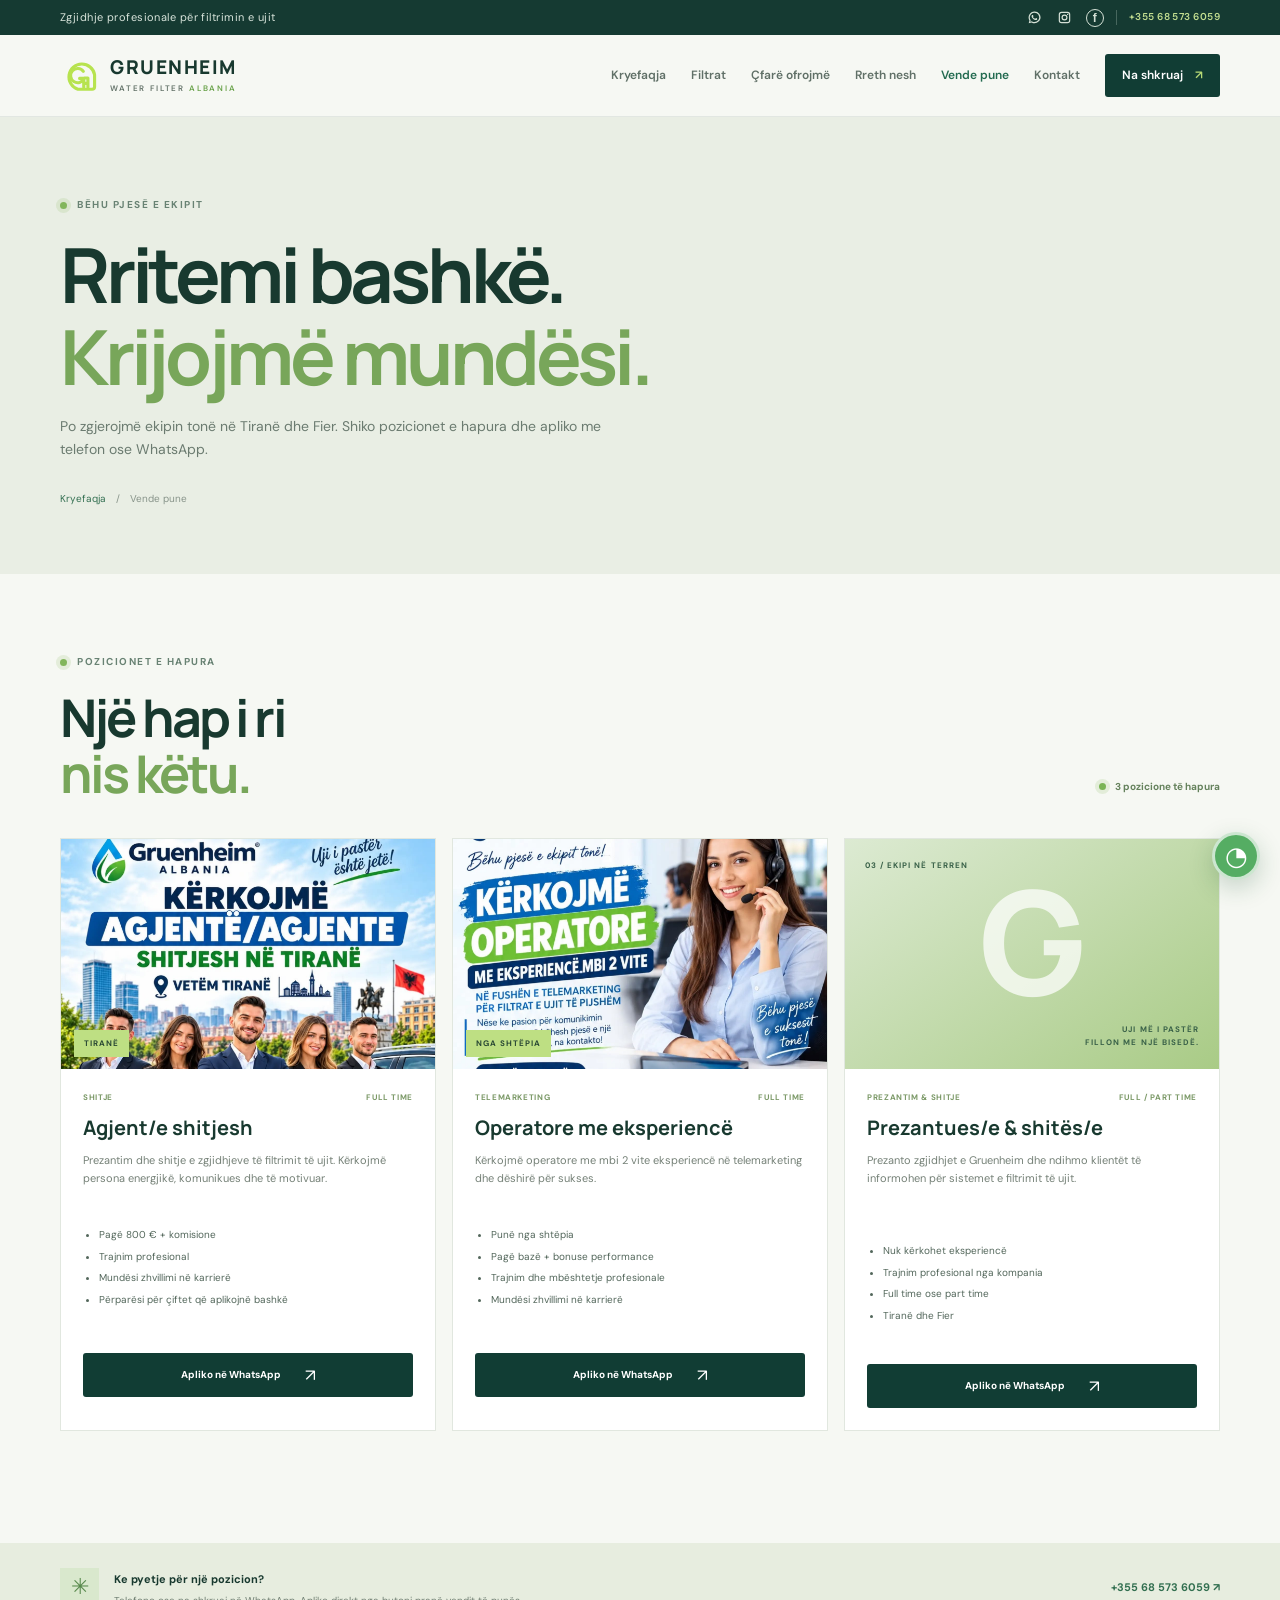
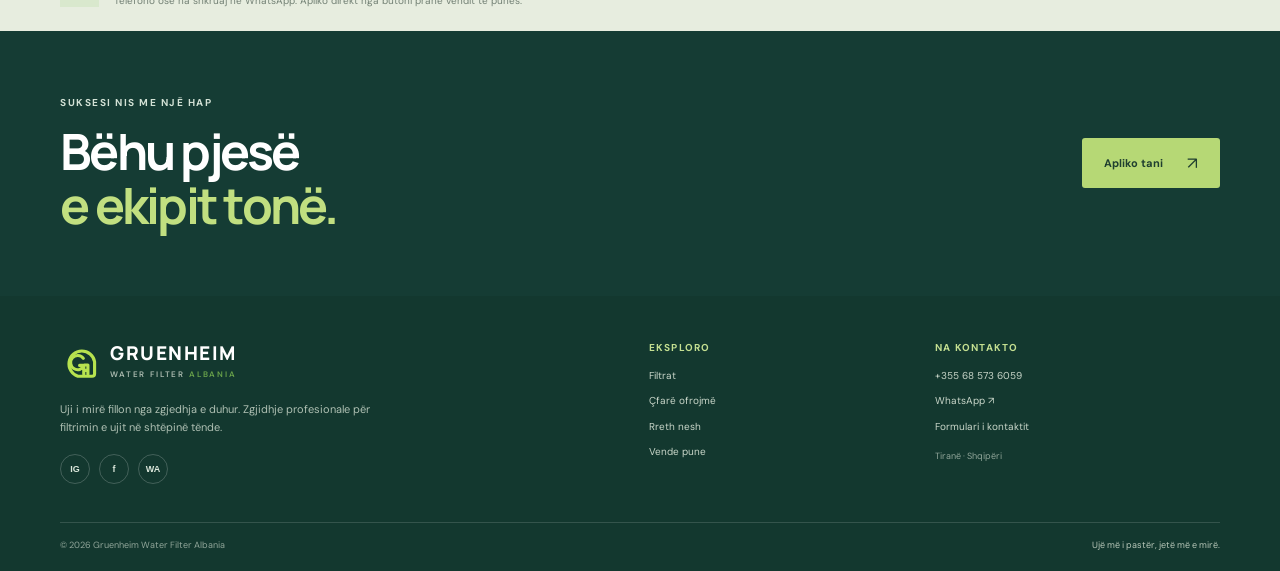
==== commit bf3eba0a: "upgrade" ====
--- a/karriera.html
+++ b/karriera.html
@@ -1,10 +1,10 @@
-<!doctype html><html lang="sq"><head><meta charset="utf-8"><meta name="viewport" content="width=device-width,initial-scale=1"><meta name="theme-color" content="#f6f8f3"><meta name="description" content="Bëhu pjesë e ekipit Gruenheim Albania. Shiko pozicionet e hapura dhe apliko me telefon ose WhatsApp."><title>Karriera | Gruenheim Albania</title><link rel="icon" href="assets/icon.svg" type="image/svg+xml"><link rel="preconnect" href="https://fonts.googleapis.com"><link rel="preconnect" href="https://fonts.gstatic.com" crossorigin><link href="https://fonts.googleapis.com/css2?family=DM+Sans:wght@400;500;600;700&family=Manrope:wght@400;500;600;700;800&display=swap" rel="stylesheet"><link rel="stylesheet" href="style.css"><script src="script.js" defer></script></head><body data-page="careers"><div id="site-header"></div><main>
-<section class="page-hero jobs-hero"><div class="container page-hero-inner"><p class="eyebrow"><span class="eyebrow-dot"></span>Bëhu pjesë e ekipit</p><h1>Rritemi bashkë.<br><em>Krijojmë mundësi.</em></h1><p>Po zgjerojmë ekipin tonë në Tiranë dhe Fier. Shiko pozicionet e hapura dhe apliko me telefon ose WhatsApp.</p><div class="breadcrumb"><a href="index.html">Kryefaqja</a><span>/</span><span>Karriera</span></div></div><div class="jobs-hero-art"><img src="assets/pune-shitje.jpg" alt="Njoftim për pozicionet e shitjeve në Gruenheim Albania"></div></section>
+<!doctype html><html lang="sq"><head><meta charset="utf-8"><meta name="viewport" content="width=device-width,initial-scale=1"><meta name="theme-color" content="#f6f8f3"><meta name="description" content="Bëhu pjesë e ekipit Gruenheim Albania. Shiko pozicionet e hapura dhe apliko me telefon ose WhatsApp."><title>Vende pune | Gruenheim Albania</title><link rel="icon" href="assets/icon.svg" type="image/svg+xml"><link rel="preconnect" href="https://fonts.googleapis.com"><link rel="preconnect" href="https://fonts.gstatic.com" crossorigin><link href="https://fonts.googleapis.com/css2?family=DM+Sans:wght@400;500;600;700&family=Manrope:wght@400;500;600;700;800&display=swap" rel="stylesheet"><link rel="stylesheet" href="style.css"><script src="script.js" defer></script></head><body data-page="jobs"><div id="site-header"></div><main>
+<section class="page-hero jobs-hero"><div class="container page-hero-inner"><p class="eyebrow"><span class="eyebrow-dot"></span>Bëhu pjesë e ekipit</p><h1>Rritemi bashkë.<br><em>Krijojmë mundësi.</em></h1><p>Po zgjerojmë ekipin tonë në Tiranë dhe Fier. Shiko pozicionet e hapura dhe apliko me telefon ose WhatsApp.</p><div class="breadcrumb"><a href="index.html">Kryefaqja</a><span>/</span><span>Vende pune</span></div></div></section>
 <!-- Vendet vakante janë aktive. Kur të mos ketë vende pune, komento të gjithë seksionin #open-roles dhe hiq komentet nga #no-roles më poshtë. Kur të rikthehen pozicionet, bëje anasjelltas. -->
 <section class="section jobs-section" id="open-roles"><div class="container"><div class="section-heading"><div><p class="eyebrow"><span class="eyebrow-dot"></span>Pozicionet e hapura</p><h2>Një hap i ri<br><em>nis këtu.</em></h2></div><span class="open-count"><i></i>3 pozicione të hapura</span></div><div class="jobs-grid">
-<article class="job-card"><div class="job-card-image"><img src="assets/pune-shitje.jpg" alt="Agjentë dhe agjente shitjesh në Tiranë" loading="lazy"><span class="job-pill">TIRANË</span></div><div class="job-card-content"><div class="job-meta"><span>SHITJE</span><span>FULL TIME</span></div><h3>Agjent/e shitjesh</h3><p>Prezantim dhe shitje e zgjidhjeve të filtrimit të ujit. Kërkojmë persona energjikë, komunikues dhe të motivuar.</p><ul><li>Pagë 800 € + komisione</li><li>Trajnim profesional</li><li>Mundësi zhvillimi në karrierë</li><li>Përparësi për çiftet që aplikojnë bashkë</li></ul><a class="button dark job-apply" href="https://wa.me/355685736059?text=P%C3%ABrsh%C3%ABndetje%2C%20d%C3%ABshiroj%20t%C3%AB%20aplikoj%20p%C3%ABr%20pozicionin%20Agjent%2Fe%20Shitjesh." target="_blank" rel="noreferrer">Apliko në WhatsApp <span>↗</span></a></div></article>
-<article class="job-card"><div class="job-card-image"><img src="assets/pune-telemarketing.jpg" alt="Operatore në telemarketing për filtrat e ujit" loading="lazy"><span class="job-pill">NGA SHTËPIA</span></div><div class="job-card-content"><div class="job-meta"><span>TELEMARKETING</span><span>FULL TIME</span></div><h3>Operatore me eksperiencë</h3><p>Kërkojmë operatore me mbi 2 vite eksperiencë në telemarketing dhe dëshirë për sukses.</p><ul><li>Punë nga shtëpia</li><li>Pagë bazë + bonuse performance</li><li>Trajnim dhe mbështetje profesionale</li><li>Mundësi zhvillimi në karrierë</li></ul><a class="button dark job-apply" href="https://wa.me/355685736059?text=P%C3%ABrsh%C3%ABndetje%2C%20d%C3%ABshiroj%20t%C3%AB%20aplikoj%20p%C3%ABr%20pozicionin%20Operatore%20Telemarketing." target="_blank" rel="noreferrer">Apliko në WhatsApp <span>↗</span></a></div></article>
-<article class="job-card job-card-text"><div class="job-text-art"><span class="job-art-index">03 / EKIPI NË TERREN</span><div class="job-art-drop">G</div><span class="job-art-caption">UJI MË I PASTËR<br>FILLON ME NJË BISEDË.</span></div><div class="job-card-content"><div class="job-meta"><span>PREZANTIM & SHITJE</span><span>FULL / PART TIME</span></div><h3>Prezantues/e & shitës/e</h3><p>Prezanto zgjidhjet e Gruenheim dhe ndihmo klientët të informohen për sistemet e filtrimit të ujit.</p><ul><li>Nuk kërkohet eksperiencë</li><li>Trajnim profesional nga kompania</li><li>Full time ose part time</li><li>Tiranë dhe Fier</li></ul><a class="button dark job-apply" href="https://wa.me/355685736059?text=P%C3%ABrsh%C3%ABndetje%2C%20d%C3%ABshiroj%20t%C3%AB%20aplikoj%20p%C3%ABr%20pozicionin%20Prezantues%20dhe%20Shit%C3%ABs." target="_blank" rel="noreferrer">Apliko në WhatsApp <span>↗</span></a></div></article>
+<article class="job-card"><div class="job-card-image"><img src="assets/pune-shitje.jpg" alt="Agjentë dhe agjente shitjesh në Tiranë" loading="lazy"><span class="job-pill">TIRANË</span></div><div class="job-card-content"><div class="job-meta"><span>SHITJE</span><span>FULL TIME</span></div><h3>Agjent/e shitjesh</h3><p>Prezantim dhe shitje e zgjidhjeve të filtrimit të ujit. Kërkojmë persona energjikë, komunikues dhe të motivuar.</p><ul><li>Pagë 800 € + komisione</li><li>Trajnim profesional</li><li>Mundësi zhvillimi në karrierë</li><li>Përparësi për çiftet që aplikojnë bashkë</li></ul><a class="button dark job-apply" href="https://wa.me/355685736059?text=P%C3%ABrsh%C3%ABndetje%2C%20d%C3%ABshiroj%20t%C3%AB%20aplikoj%20p%C3%ABr%20pozicionin%20Agjent%2Fe%20Shitjesh." target="_blank" rel="noreferrer">Apliko në WhatsApp <span>↗︎</span></a></div></article>
+<article class="job-card"><div class="job-card-image"><img src="assets/pune-telemarketing.jpg" alt="Operatore në telemarketing për filtrat e ujit" loading="lazy"><span class="job-pill">NGA SHTËPIA</span></div><div class="job-card-content"><div class="job-meta"><span>TELEMARKETING</span><span>FULL TIME</span></div><h3>Operatore me eksperiencë</h3><p>Kërkojmë operatore me mbi 2 vite eksperiencë në telemarketing dhe dëshirë për sukses.</p><ul><li>Punë nga shtëpia</li><li>Pagë bazë + bonuse performance</li><li>Trajnim dhe mbështetje profesionale</li><li>Mundësi zhvillimi në karrierë</li></ul><a class="button dark job-apply" href="https://wa.me/355685736059?text=P%C3%ABrsh%C3%ABndetje%2C%20d%C3%ABshiroj%20t%C3%AB%20aplikoj%20p%C3%ABr%20pozicionin%20Operatore%20Telemarketing." target="_blank" rel="noreferrer">Apliko në WhatsApp <span>↗︎</span></a></div></article>
+<article class="job-card job-card-text"><div class="job-text-art"><span class="job-art-index">03 / EKIPI NË TERREN</span><div class="job-art-drop">G</div><span class="job-art-caption">UJI MË I PASTËR<br>FILLON ME NJË BISEDË.</span></div><div class="job-card-content"><div class="job-meta"><span>PREZANTIM & SHITJE</span><span>FULL / PART TIME</span></div><h3>Prezantues/e & shitës/e</h3><p>Prezanto zgjidhjet e Gruenheim dhe ndihmo klientët të informohen për sistemet e filtrimit të ujit.</p><ul><li>Nuk kërkohet eksperiencë</li><li>Trajnim profesional nga kompania</li><li>Full time ose part time</li><li>Tiranë dhe Fier</li></ul><a class="button dark job-apply" href="https://wa.me/355685736059?text=P%C3%ABrsh%C3%ABndetje%2C%20d%C3%ABshiroj%20t%C3%AB%20aplikoj%20p%C3%ABr%20pozicionin%20Prezantues%20dhe%20Shit%C3%ABs." target="_blank" rel="noreferrer">Apliko në WhatsApp <span>↗︎</span></a></div></article>
 </div></div></section>
-<!-- <section class="section no-jobs-section" id="no-roles"><div class="container no-jobs-card"><span class="no-jobs-icon">✳</span><p class="eyebrow">Karriera në Gruenheim</p><h2>Aktualisht nuk ka<br><em>vende të lira pune.</em></h2><p>Faleminderit për interesin! Na ndiq në rrjetet sociale ose kontrollo sërish më vonë për mundësi të reja.</p><a class="button dark" href="https://www.instagram.com/gruenheim_water_filter_albania/" target="_blank" rel="noreferrer">Na ndiq në Instagram <span>↗</span></a></div></section> -->
-<section class="jobs-note"><div class="container jobs-note-inner"><span class="note-star">✳</span><div><b>Ke pyetje për një pozicion?</b><p>Telefono ose na shkruaj në WhatsApp. Apliko direkt nga butoni pranë vendit të punës.</p></div><a href="tel:+355685736059">+355 68 573 6059 <span>↗</span></a></div></section><section class="bottom-cta"><div class="container bottom-cta-inner"><div><p class="eyebrow light">Suksesi nis me një hap</p><h2>Bëhu pjesë<br><em>e ekipit tonë.</em></h2></div><a class="button lime" href="https://wa.me/355685736059" target="_blank" rel="noreferrer">Apliko tani <span>↗</span></a></div></section></main><div id="site-footer"></div><a class="whatsapp-float" href="https://wa.me/355685736059" target="_blank" rel="noreferrer" aria-label="Na kontakto në WhatsApp">◔</a></body></html>
+<!-- <section class="section no-jobs-section" id="no-roles"><div class="container no-jobs-card"><span class="no-jobs-icon">✳</span><p class="eyebrow">Vende pune në Gruenheim</p><h2>Aktualisht nuk ka<br><em>vende të lira pune.</em></h2><p>Faleminderit për interesin! Na ndiq në rrjetet sociale ose kontrollo sërish më vonë për mundësi të reja.</p><a class="button dark" href="https://www.instagram.com/gruenheim_water_filter_albania/" target="_blank" rel="noreferrer">Na ndiq në Instagram <span>↗︎</span></a></div></section> -->
+<section class="jobs-note"><div class="container jobs-note-inner"><span class="note-star">✳</span><div><b>Ke pyetje për një pozicion?</b><p>Telefono ose na shkruaj në WhatsApp. Apliko direkt nga butoni pranë vendit të punës.</p></div><a href="tel:+355685736059">+355 68 573 6059 <span>↗︎</span></a></div></section><section class="bottom-cta"><div class="container bottom-cta-inner"><div><p class="eyebrow light">Suksesi nis me një hap</p><h2>Bëhu pjesë<br><em>e ekipit tonë.</em></h2></div><a class="button lime" href="https://wa.me/355685736059" target="_blank" rel="noreferrer">Apliko tani <span>↗︎</span></a></div></section></main><div id="site-footer"></div><a class="whatsapp-float" href="https://wa.me/355685736059" target="_blank" rel="noreferrer" aria-label="Na kontakto në WhatsApp">◔</a></body></html>
--- a/style.css
+++ b/style.css
@@ -2022,3 +2022,68 @@
 .catalog-note .button { white-space:nowrap; }
 @media(max-width:980px) { .product-catalog-grid { grid-template-columns:repeat(2,minmax(0,1fr)); } }
 @media(max-width:640px) { .product-catalog { padding-top:55px; } .product-catalog-grid { grid-template-columns:1fr; } .catalog-image { height:245px; } .catalog-copy p { min-height:0; } .catalog-note { align-items:flex-start; flex-wrap:wrap; } .catalog-note p { min-width:calc(100% - 55px); } .catalog-note .button { margin-left:41px; } }
+
+/* Responsive refinements */
+.trust-icon { display:grid; place-items:center; width:26px; height:26px; flex:none; }
+.trust-icon svg { width:23px; height:23px; fill:none; stroke:currentColor; stroke-width:1.7; stroke-linecap:round; stroke-linejoin:round; }
+.menu-toggle { position:relative; width:44px; height:44px; padding:0; border:1px solid #d9e2d8; border-radius:50%; background:#f8faf5; gap:4px; }
+.menu-toggle span { width:17px; height:2px; border-radius:2px; margin:0 auto; transition:transform .25s ease,opacity .2s ease; }
+.menu-toggle[aria-expanded="true"] span:first-child { transform:translateY(6px) rotate(45deg); }
+.menu-toggle[aria-expanded="true"] span:nth-child(2) { opacity:0; }
+.menu-toggle[aria-expanded="true"] span:last-child { transform:translateY(-6px) rotate(-45deg); }
+.menu-toggle:focus-visible { outline:2px solid #7ea957; outline-offset:3px; }
+.topline a,.main-nav a,.button,.text-link,.catalog-copy>a b,.service-tile>a,.method-arrow,.job-apply span,.footer-contact span { font-variant-emoji:text; }
+.gift-teaser-lid { animation:giftTeaserLid 3.8s ease-in-out infinite; }
+.gift-teaser:hover .gift-teaser-lid { animation:none; transform:translateY(-18px) rotate(-18deg); }
+.gift-large-lid { animation:giftLargeLid 4.2s ease-in-out infinite; }
+.gift-apply-card.open .gift-large-lid { animation:none; transform:translateY(-35px) rotate(-24deg); }
+@keyframes giftTeaserLid { 0%,56%,100% { transform:translateY(0) rotate(0); } 65%,83% { transform:translateY(-16px) rotate(-17deg); } }
+@keyframes giftLargeLid { 0%,57%,100% { transform:translateY(0) rotate(0); } 66%,84% { transform:translateY(-29px) rotate(-21deg); } }
+.footer-main { display:grid; grid-template-columns:minmax(230px,1.5fr) minmax(130px,.65fr) minmax(180px,.8fr); gap:55px; align-items:start; padding-bottom:38px; }
+.footer-brand-block>p { max-width:310px; margin:16px 0 18px; color:#afc0b3; font-size:11px; }
+.footer-links,.footer-contact { display:flex; flex-direction:column; align-items:flex-start; gap:9px; font-size:10px; color:#cad7ca; }
+.footer-links>b,.footer-contact>b { margin-bottom:5px; color:#c4df91; font:700 10px var(--body); letter-spacing:.12em; text-transform:uppercase; }
+.footer-links a,.footer-contact a { transition:color .2s; }
+.footer-links a:hover,.footer-contact a:hover { color:#c4df91; }
+.footer-contact small { margin-top:5px; color:#91a69a; font-size:9px; }
+.footer-social { display:flex; gap:9px; }
+.footer-social a { display:grid; place-items:center; width:30px; height:30px; border:1px solid rgba(255,255,255,.2); border-radius:50%; color:#dce8dc; font:700 9px Arial,sans-serif; transition:background .2s,color .2s; }
+.footer-social a:hover { background:#c4df91; color:#153a32; }
+.footer-bottom { align-items:center; }
+.footer-bottom>span:last-child { color:#b8c7b9; }
+.about-layout { display:grid; grid-template-columns:1fr .88fr; gap:75px; align-items:center; }
+.about-photo-grid { display:grid; grid-template-columns:1fr 1fr; gap:12px; align-items:start; }
+.about-photo-grid img { width:100%; height:255px; object-fit:cover; }
+.about-photo-grid img:first-child { grid-row:span 2; height:522px; }
+.about-photo-grid img:last-child { object-position:center 40%; }
+.about-copy h2 { margin:0 0 19px; font-size:clamp(36px,4.2vw,51px); line-height:1.12; }
+.about-copy>p:not(.eyebrow) { color:#718076; font-size:12px; }
+.about-copy .check-list { margin:23px 0 27px; }
+.about-value-grid { display:grid; grid-template-columns:repeat(3,minmax(0,1fr)); gap:15px; }
+.about-value-grid article { min-height:180px; padding:24px; background:#fff; border:1px solid #e0e7dd; }
+.about-value-grid article>span { display:inline-grid; place-items:center; width:31px; height:31px; border-radius:50%; background:#e8efdf; color:#6a9353; font-size:9px; font-weight:700; }
+.about-value-grid h3 { margin:17px 0 7px; font:700 15px var(--display); }
+.about-value-grid p { margin:0; color:#718076; font-size:10px; }
+.jobs-hero { min-height:375px; }
+@media(max-width:980px) {
+  .footer-main { grid-template-columns:1fr 1fr; gap:34px; }
+  .footer-brand-block { grid-column:1/-1; }
+  .about-layout { grid-template-columns:1fr; gap:38px; }
+  .about-photo-grid img { height:220px; }
+  .about-photo-grid img:first-child { height:452px; }
+}
+@media(max-width:640px) {
+  .footer-main { grid-template-columns:1fr 1fr; gap:28px 18px; }
+  .footer-brand-block { grid-column:1/-1; }
+  .footer-bottom { flex-direction:column; align-items:flex-start; }
+  .about-photo-grid { gap:8px; }
+  .about-photo-grid img { height:145px; }
+  .about-photo-grid img:first-child { height:298px; }
+  .about-copy h2 { font-size:39px; }
+  .about-value-grid { grid-template-columns:1fr; }
+  .about-value-grid article { min-height:0; }
+  .jobs-hero { min-height:340px; padding-bottom:45px; }
+}
+@media(prefers-reduced-motion:reduce) {
+  .gift-teaser-lid,.gift-large-lid { animation:none; }
+}
